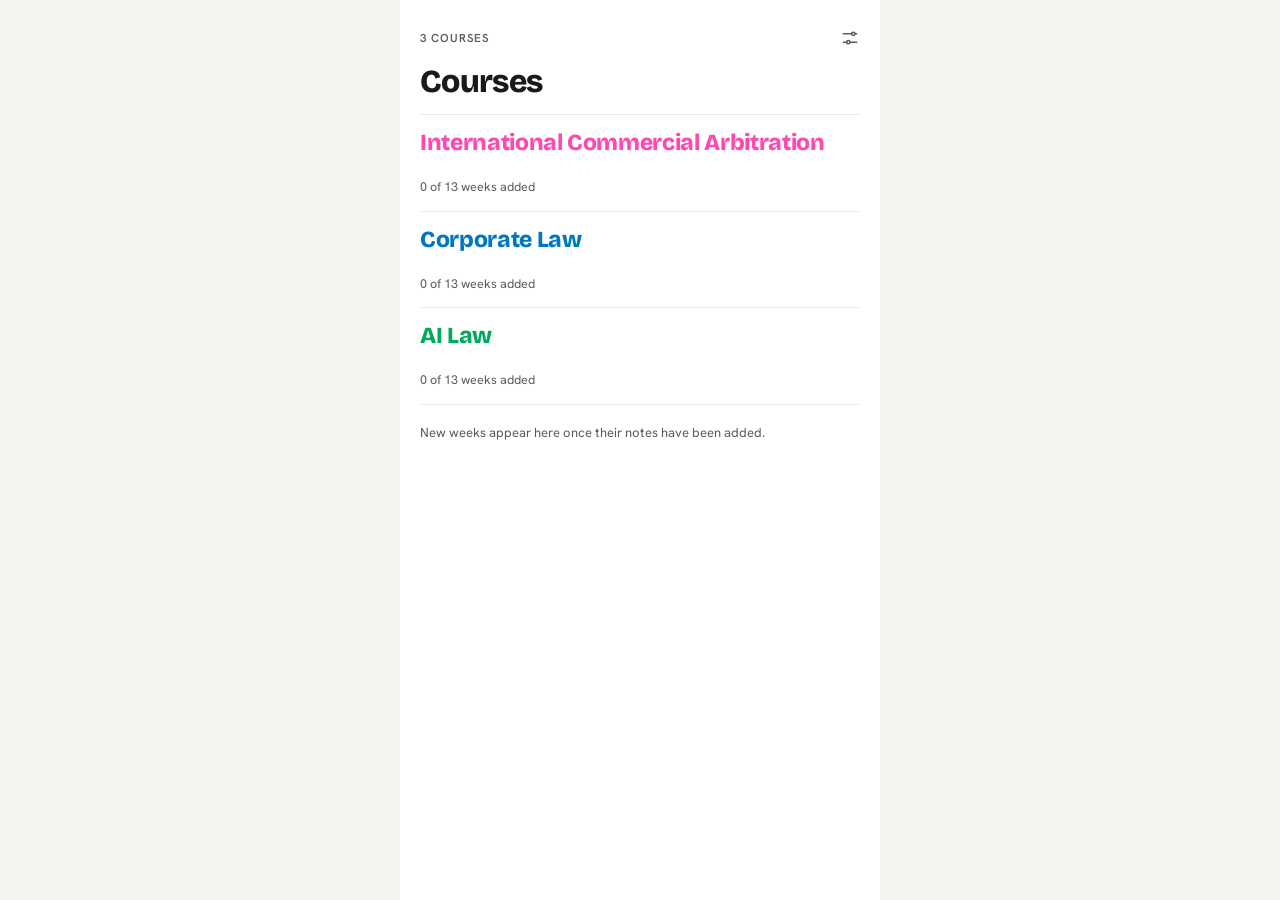
==== index.html @ 69a3ebf4 "Build the Uni study app in the Numerals design Courses on a white page, each in its own riso ink, wi" ====
<!doctype html>
<html lang="en">
<head>
  <meta charset="utf-8">
  <meta name="viewport" content="width=device-width, initial-scale=1, viewport-fit=cover">
  <meta name="theme-color" content="#ffffff">
  <meta name="apple-mobile-web-app-capable" content="yes">
  <meta name="apple-mobile-web-app-status-bar-style" content="default">
  <meta name="apple-mobile-web-app-title" content="Uni">
  <title>Uni</title>
  <link rel="manifest" href="manifest.webmanifest">
  <link rel="icon" href="icon.svg" type="image/svg+xml">
  <link rel="apple-touch-icon" href="icon.svg">
  <link rel="preconnect" href="https://fonts.googleapis.com">
  <link rel="preconnect" href="https://fonts.gstatic.com" crossorigin>
  <link href="https://fonts.googleapis.com/css2?family=Bricolage+Grotesque:opsz,wght@12..96,600;12..96,800&family=Hanken+Grotesk:wght@400;500;600;700&display=swap" rel="stylesheet">
  <link rel="stylesheet" href="styles.css">
</head>
<body>
  <main id="app" aria-live="polite"></main>
  <!-- Order matters: the registry, then one file per course, then the example content, then the app. -->
  <script src="uni.js"></script>
  <script src="content/courses.js"></script>
  <script src="content/ica.js"></script>
  <script src="content/corporate.js"></script>
  <script src="content/ailaw.js"></script>
  <script src="content/example.js"></script>
  <script src="app.js"></script>
  <script>if ('serviceWorker' in navigator && location.protocol === 'https:') navigator.serviceWorker.register('sw.js').catch(() => {});</script>
</body>
</html>
---- styles.css ----
/* Uni: white page, one riso ink per course, big week numbers. */
:root {
  --ink: #1a1a1a;
  --soft: #5c5a55;
  --hair: #ebebeb;
  --faint: #dedede;
  --bg: #ffffff;
  --outside: #f4f3ef;
  --c: #1a1a1a;                                   /* the current course's colour */
  --cd: color-mix(in srgb, var(--c) 84%, #000);   /* a deeper shade for small text */
  --display: 'Bricolage Grotesque', 'Hanken Grotesk', system-ui, sans-serif;
  --sans: 'Hanken Grotesk', system-ui, -apple-system, sans-serif;
  --safe-top: env(safe-area-inset-top, 0px);
  --safe-bot: env(safe-area-inset-bottom, 0px);
  color-scheme: light;
}
* { box-sizing: border-box; -webkit-tap-highlight-color: transparent; }
html, body { margin: 0; }
body { background: var(--outside); color: var(--ink); font-family: var(--sans); font-size: 16px; line-height: 1.5; }
#app { max-width: 480px; margin: 0 auto; min-height: 100dvh; background: var(--bg); position: relative; }
button { font: inherit; color: inherit; background: none; border: 0; padding: 0; cursor: pointer; text-align: inherit; }
button:focus-visible, a:focus-visible, textarea:focus-visible { outline: 2px solid var(--c); outline-offset: 3px; border-radius: 4px; }
a { color: var(--cd); }
.screen { padding: calc(var(--safe-top) + 20px) 20px calc(var(--safe-bot) + 28px); }
.screen.has-dock { padding-bottom: calc(var(--safe-bot) + 150px); }

/* top bar */
.bar { display: flex; justify-content: space-between; align-items: center; min-height: 32px; }
.back { font-size: 14px; font-weight: 600; color: var(--soft); padding: 6px 8px 6px 0; }
.meta { font-size: 11.5px; letter-spacing: .08em; text-transform: uppercase; font-weight: 600; color: var(--soft); font-variant-numeric: tabular-nums; }
.iconbtn { width: 36px; height: 36px; display: flex; align-items: center; justify-content: center; border-radius: 50%; color: var(--soft); margin-right: -8px; }

h1, h2, h3 { margin: 0; font-weight: 800; }
.title { font-family: var(--display); font-size: 32px; line-height: 1; letter-spacing: -.02em; margin: 10px 0 16px; }
.ctitle { font-family: var(--display); font-size: 28px; line-height: 1.02; letter-spacing: -.02em; margin: 12px 0 0; color: var(--c); text-wrap: balance; }
.note { font-size: 13px; color: var(--soft); margin-top: 18px; }
.banner { font-size: 12.5px; background: #fff7d1; color: #6b5800; border-radius: 10px; padding: 8px 12px; margin: 10px 0 0; }

/* home: course rows */
.crow { display: flex; flex-direction: column; justify-content: flex-start; width: 100%; padding: 16px 0 14px; border-top: 1px solid var(--hair); }
.crow:last-of-type { border-bottom: 1px solid var(--hair); }
.crow .nm { font-family: var(--display); font-weight: 800; font-size: 23px; line-height: 1.04; letter-spacing: -.015em; color: var(--c); }
.segs { display: grid; grid-template-columns: repeat(var(--n, 13), 1fr); gap: 3px; margin-top: 10px; }
.segs i { height: 6px; border-radius: 1px; background: var(--hair); }
.segs i.studied { background: var(--c); }
.segs i.new { box-shadow: inset 0 0 0 1.5px var(--c); }
.crow .st { display: flex; justify-content: space-between; font-size: 12.5px; color: var(--soft); margin-top: 7px; }
.crow .st b { color: var(--cd); font-weight: 700; }
.empty { padding: 24px 0; color: var(--soft); border-top: 1px solid var(--hair); }

/* course: the week grid */
.grid { display: grid; grid-template-columns: repeat(3, 1fr); margin-top: 16px; border-top: 1px solid var(--hair); }
.cell { display: flex; flex-direction: column; justify-content: flex-start; padding: 8px 4px 10px 0; border-bottom: 1px solid var(--hair); min-height: 78px; }
.cell .n { font-family: var(--display); font-weight: 800; font-size: 40px; line-height: 1; letter-spacing: -.04em; font-variant-numeric: tabular-nums; }
.cell .t { font-size: 11.5px; line-height: 1.25; color: var(--soft); margin-top: 3px; padding-right: 6px; }
.cell.studied .n { color: var(--c); }
.cell.new .n { color: transparent; -webkit-text-stroke: 1.5px var(--c); }
.cell.new .t b { color: var(--cd); font-weight: 700; }
.cell.none .n { color: var(--faint); }
.cell.none { cursor: default; }
.key { display: flex; gap: 14px; font-size: 12px; color: var(--soft); margin-top: 12px; flex-wrap: wrap; }
.key span { display: flex; align-items: center; gap: 6px; }
.key i { width: 12px; height: 12px; border-radius: 2px; display: inline-block; }

/* buttons */
.btn { display: block; width: 100%; text-align: center; padding: 15px; border-radius: 999px; font-weight: 700; font-size: 15.5px; color: #fff; background: var(--c); }
.btn.ghost { background: transparent; color: var(--ink); box-shadow: inset 0 0 0 1.5px var(--hair); }
.btn.small { padding: 10px 16px; font-size: 14px; width: auto; display: inline-block; }
.btn[disabled] { opacity: .4; }
.dock { position: fixed; left: 50%; transform: translateX(-50%); bottom: 0; width: 100%; max-width: 480px; padding: 14px 20px calc(var(--safe-bot) + 18px); background: linear-gradient(#ffffff00, #fff 26%); display: grid; gap: 8px; z-index: 5; }
.two { display: grid; grid-template-columns: 1fr 1fr; gap: 10px; }

/* week */
.wnum { font-family: var(--display); font-weight: 800; font-size: 76px; line-height: .9; letter-spacing: -.05em; color: var(--c); margin-top: 14px; font-variant-numeric: tabular-nums; }
.wtitle { font-family: var(--display); font-weight: 800; font-size: 26px; line-height: 1.05; letter-spacing: -.015em; margin-top: 6px; text-wrap: balance; }
.src { display: flex; gap: 8px; align-items: center; font-size: 12.5px; color: var(--soft); margin-top: 10px; }
.doc { width: 14px; height: 18px; border-radius: 2px; border: 1.5px solid #c9c9c4; position: relative; flex: 0 0 auto; }
.doc::after { content: ""; position: absolute; left: 2.5px; right: 2.5px; top: 4px; height: 7px; background: repeating-linear-gradient(#c9c9c4 0 1.2px, transparent 1.2px 3px); }
.modes { display: grid; grid-template-columns: repeat(3, 1fr); gap: 8px; margin-top: 20px; }
.mode { display: flex; flex-direction: column; justify-content: flex-start; border-radius: 16px; padding: 14px 10px 12px; background: #f6f6f4; text-align: left; }
.mode b { display: block; font-weight: 700; font-size: 15px; }
.mode small { display: block; font-size: 12px; color: var(--soft); margin-top: 2px; line-height: 1.3; }
.mode.main { background: var(--c); color: #fff; }
.mode.main small { color: #ffffffd9; }
.sub { font-size: 11.5px; letter-spacing: .08em; text-transform: uppercase; font-weight: 700; color: var(--soft); margin: 24px 0 4px; }
.topics { margin: 0; padding: 0; list-style: none; counter-reset: t; }
.topics li { counter-increment: t; display: flex; gap: 12px; padding: 10px 0; border-bottom: 1px solid var(--hair); font-size: 15px; line-height: 1.3; }
.topics li::before { content: counter(t, decimal-leading-zero); font-size: 12px; font-weight: 700; color: var(--cd); padding-top: 2px; font-variant-numeric: tabular-nums; }

/* studying */
.prog { display: flex; gap: 3px; margin-top: 12px; }
.prog i { flex: 1; height: 3px; border-radius: 2px; background: var(--hair); }
.prog i.d { background: var(--c); }
.card { margin-top: 26px; position: relative; }
.card .k { font-size: 11.5px; letter-spacing: .08em; text-transform: uppercase; font-weight: 700; color: var(--cd); }
.card .q { font-family: var(--display); font-weight: 600; font-size: 25px; line-height: 1.16; letter-spacing: -.01em; margin-top: 10px; text-wrap: pretty; }
.card .a { font-size: 16px; line-height: 1.55; color: #33332f; margin-top: 18px; padding-top: 18px; border-top: 1px solid var(--hair); }
.card .ref { font-size: 12.5px; color: var(--soft); margin-top: 14px; }
.ghostnum { position: fixed; right: max(16px, calc(50% - 224px)); bottom: calc(var(--safe-bot) + 110px); font-family: var(--display); font-weight: 800; font-size: 130px; line-height: 1; letter-spacing: -.05em; color: var(--c); opacity: .14; pointer-events: none; z-index: 0; }
.reveal { margin-top: 22px; }

/* quiz */
.opts { display: grid; gap: 8px; margin-top: 20px; }
.opt { display: flex; gap: 12px; align-items: flex-start; width: 100%; padding: 14px; border-radius: 14px; box-shadow: inset 0 0 0 1.5px var(--hair); font-size: 15px; line-height: 1.35; }
.opt .l { font-weight: 700; color: var(--soft); width: 16px; flex: 0 0 auto; }
.opt.right { box-shadow: inset 0 0 0 2px #00a95c; background: #e9f8f0; }
.opt.wrong { box-shadow: inset 0 0 0 2px #e5484d; background: #fdecec; }
.why { margin-top: 16px; font-size: 15px; line-height: 1.5; }
.why b { display: block; margin-bottom: 2px; }

/* summary */
.sec { padding: 16px 0; border-bottom: 1px solid var(--hair); }
.sec h3 { font-family: var(--display); font-weight: 800; font-size: 19px; letter-spacing: -.01em; }
.sec ul { margin: 8px 0 0; padding-left: 18px; }
.sec li { margin-bottom: 6px; font-size: 15.5px; line-height: 1.5; }
.sec .ref { font-size: 12.5px; color: var(--soft); }

/* results */
.big { font-family: var(--display); font-weight: 800; font-size: 64px; line-height: 1; letter-spacing: -.04em; color: var(--c); margin-top: 30px; }
.result p { color: var(--soft); margin: 8px 0 0; }

/* settings */
.set { padding: 16px 0; border-top: 1px solid var(--hair); }
.set h2 { font-size: 17px; font-weight: 700; }
.set p { margin: 4px 0 10px; font-size: 14px; color: var(--soft); }
.set textarea { width: 100%; min-height: 110px; border: 1.5px solid var(--hair); border-radius: 12px; padding: 10px; font: 12px/1.4 ui-monospace, Menlo, monospace; resize: vertical; }
.row-btns { display: flex; gap: 8px; flex-wrap: wrap; }
.switch { display: flex; justify-content: space-between; align-items: center; width: 100%; gap: 12px; }
.switch .tg { width: 46px; height: 28px; border-radius: 14px; background: var(--faint); position: relative; flex: 0 0 auto; transition: background .2s; }
.switch .tg::after { content: ""; position: absolute; top: 3px; left: 3px; width: 22px; height: 22px; border-radius: 50%; background: #fff; box-shadow: 0 1px 3px #0003; transition: transform .2s; }
.switch[aria-checked="true"] .tg { background: #1a1a1a; }
.switch[aria-checked="true"] .tg::after { transform: translateX(18px); }
.toast { position: fixed; left: 50%; top: calc(var(--safe-top) + 14px); transform: translateX(-50%); background: #1a1a1a; color: #fff; padding: 10px 16px; border-radius: 999px; font-size: 14px; z-index: 20; max-width: 90vw; text-align: center; }

@media (prefers-reduced-motion: no-preference) {
  .screen { animation: in .18s ease-out; }
  @keyframes in { from { opacity: 0; transform: translateY(4px); } }
}
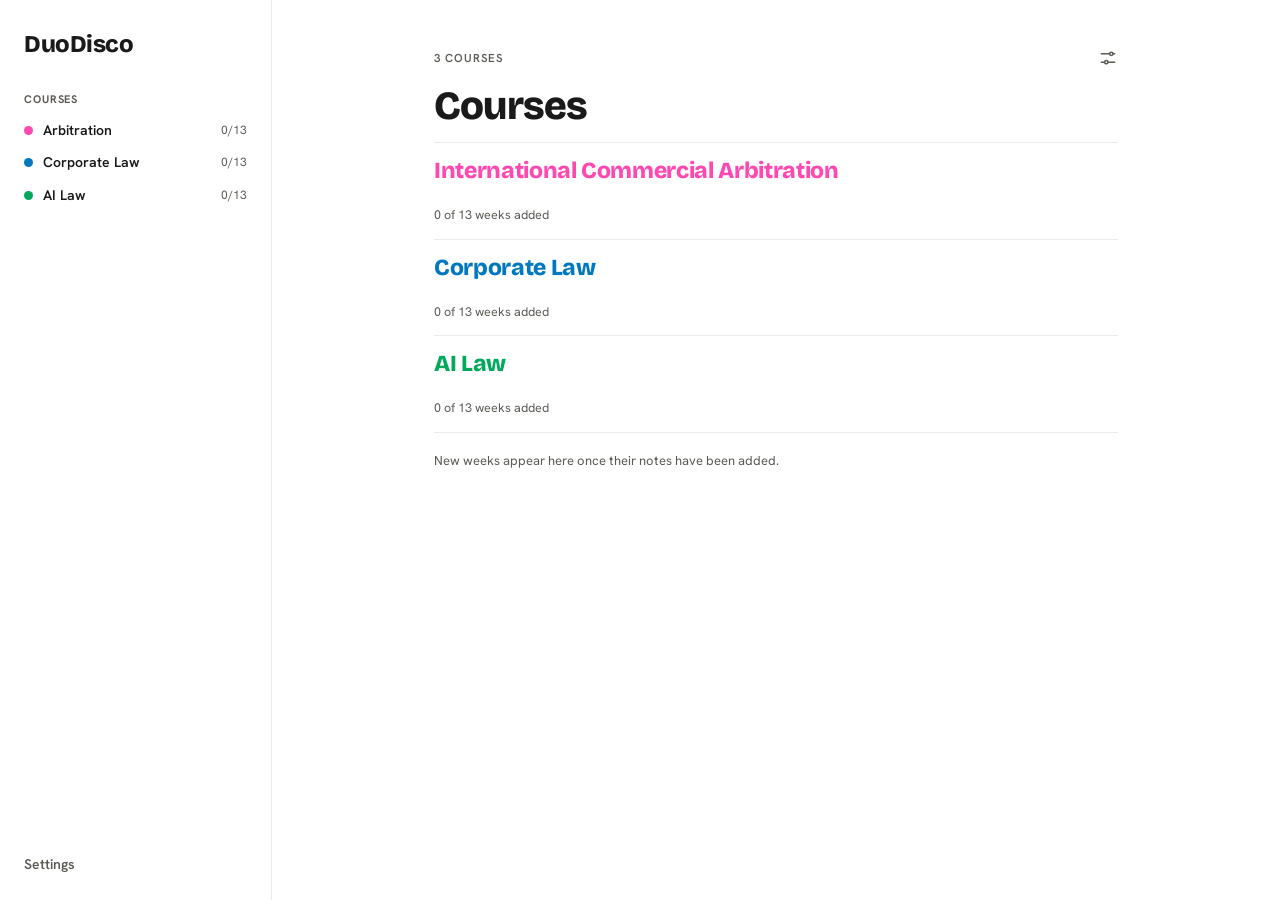
==== commit 19df8387: "Rename to DuoDisco and fill the browser window on a computer DuoDisco follows Duolingo, Duovino and " ====
--- a/index.html
+++ b/index.html
@@ -6,8 +6,8 @@
   <meta name="theme-color" content="#ffffff">
   <meta name="apple-mobile-web-app-capable" content="yes">
   <meta name="apple-mobile-web-app-status-bar-style" content="default">
-  <meta name="apple-mobile-web-app-title" content="Uni">
-  <title>Uni</title>
+  <meta name="apple-mobile-web-app-title" content="DuoDisco">
+  <title>DuoDisco</title>
   <link rel="manifest" href="manifest.webmanifest">
   <link rel="icon" href="icon.svg" type="image/svg+xml">
   <link rel="apple-touch-icon" href="icon.svg">
--- a/styles.css
+++ b/styles.css
@@ -136,3 +136,158 @@
   .screen { animation: in .18s ease-out; }
   @keyframes in { from { opacity: 0; transform: translateY(4px); } }
 }
+
+/* ---------- depth: notes, cases, legislation, methods, search ---------- */
+.crow .nm small { font-family: var(--sans); font-size: 11px; font-weight: 700; letter-spacing: .06em; text-transform: uppercase; color: var(--soft); vertical-align: 4px; margin-left: 4px; }
+.tabs { display: flex; gap: 4px; margin: 16px -20px 0; padding: 0 20px; overflow-x: auto; border-bottom: 1px solid var(--hair); scrollbar-width: none; }
+.tabs button { padding: 10px 10px 11px; font-size: 14.5px; font-weight: 600; color: var(--soft); white-space: nowrap; border-bottom: 2.5px solid transparent; margin-bottom: -1px; }
+.tabs button[aria-selected="true"] { color: var(--ink); border-color: var(--c); }
+.dockcap { text-align: center; font-size: 12px; color: var(--soft); }
+
+.letter { font-family: var(--display); font-weight: 800; font-size: 15px; color: var(--c); margin: 20px 0 2px; }
+.lrow { display: flex; flex-direction: column; width: 100%; padding: 11px 0; border-bottom: 1px solid var(--hair); gap: 2px; }
+.lrow b { font-weight: 700; font-size: 15.5px; line-height: 1.25; }
+.lmeta { font-size: 12px; color: var(--soft); font-weight: 500; }
+.lsnip { font-size: 13.5px; color: #44433f; line-height: 1.4; display: -webkit-box; -webkit-line-clamp: 2; -webkit-box-orient: vertical; overflow: hidden; }
+.xlink { color: var(--cd); font-weight: 700; }
+.appear { margin-top: 16px; padding-top: 12px; border-top: 1px solid var(--hair); }
+
+.search { width: 100%; margin-top: 14px; padding: 13px 16px; border-radius: 999px; border: 1.5px solid var(--hair); font: inherit; font-size: 16px; background: #f8f8f6; }
+.search:focus { outline: none; border-color: var(--c); background: #fff; }
+
+/* week page */
+.topics li button { display: flex; flex-direction: column; text-align: left; width: 100%; gap: 1px; }
+.topics li small { font-size: 12px; color: var(--soft); }
+.tools { display: grid; grid-template-columns: repeat(auto-fill, minmax(96px, 1fr)); gap: 8px; margin-top: 8px; }
+.tool { display: flex; flex-direction: column; padding: 12px; border-radius: 14px; box-shadow: inset 0 0 0 1.5px var(--hair); }
+.tool b { font-family: var(--display); font-weight: 800; font-size: 26px; line-height: 1; color: var(--c); }
+.tool span { font-size: 12.5px; color: var(--soft); margin-top: 4px; }
+
+/* notes reader */
+.outline { display: flex; gap: 6px; margin-top: 12px; flex-wrap: wrap; }
+.outline button { width: 30px; height: 30px; border-radius: 50%; font-size: 13px; font-weight: 700; color: var(--soft); box-shadow: inset 0 0 0 1.5px var(--hair); display: flex; align-items: center; justify-content: center; }
+.outline button.on { background: var(--c); color: #fff; box-shadow: none; }
+.prose { margin-top: 10px; font-size: 15.5px; line-height: 1.55; }
+.prose p { margin: 12px 0; }
+.prose ul, .prose ol { margin: 10px 0; padding-left: 20px; }
+.prose li { margin: 5px 0; }
+.prose .bh { font-family: var(--display); font-weight: 800; font-size: 18.5px; letter-spacing: -.01em; margin: 26px 0 4px; }
+.prose b { font-weight: 700; }
+.term { display: flex; flex-direction: column; gap: 3px; margin: 14px 0; padding: 12px 14px; border-radius: 12px; background: color-mix(in srgb, var(--c) 9%, #fff); }
+.term > b { font-size: 11.5px; letter-spacing: .08em; text-transform: uppercase; font-weight: 800; color: var(--cd); }
+blockquote { margin: 14px 0; padding: 2px 0 2px 14px; border-left: 3px solid var(--c); font-style: italic; color: #3b3a36; }
+blockquote cite { display: block; font-style: normal; font-size: 12.5px; color: var(--soft); margin-top: 6px; }
+.casebox { margin: 16px 0; padding: 12px 14px 4px; border-radius: 14px; box-shadow: inset 0 0 0 1.5px var(--hair); }
+.casebox .cn { font-family: var(--display); font-weight: 800; font-size: 16.5px; color: var(--c); line-height: 1.2; text-align: left; }
+.cj { font-size: 12.5px; font-weight: 700; color: var(--soft); margin-top: 2px; }
+.casebox p { margin: 8px 0 10px; }
+.casebox .bh { font-family: var(--sans); font-size: 13px; letter-spacing: .02em; margin: 14px 0 0; color: var(--soft); }
+.law { margin: 16px 0; border-radius: 14px; overflow: hidden; box-shadow: inset 0 0 0 1.5px var(--hair); }
+.law .act { padding: 10px 14px; font-weight: 700; font-size: 14px; background: #f6f6f4; }
+.law .act span { color: var(--soft); font-weight: 600; }
+.law .li { display: grid; grid-template-columns: 74px 1fr; gap: 10px; padding: 10px 14px; border-top: 1px solid var(--hair); font-size: 14.5px; line-height: 1.45; }
+.law .li b { color: var(--cd); font-variant-numeric: tabular-nums; }
+.tw { overflow-x: auto; margin: 14px 0; }
+.tw table { border-collapse: collapse; font-size: 14px; line-height: 1.4; min-width: 100%; }
+.tw th { text-align: left; font-size: 11.5px; letter-spacing: .06em; text-transform: uppercase; color: var(--soft); padding: 6px 10px 6px 0; border-bottom: 1.5px solid var(--hair); }
+.tw td { padding: 9px 10px 9px 0; border-bottom: 1px solid var(--hair); vertical-align: top; }
+.tw td:first-child { width: 36%; }
+.cs { font-weight: 700; font-style: italic; color: var(--cd); text-decoration: underline; text-decoration-thickness: 1px; text-underline-offset: 2px; display: inline; }
+.xref { color: var(--cd); font-weight: 700; text-decoration: underline; text-underline-offset: 2px; display: inline; }
+.pager { display: flex; justify-content: space-between; gap: 12px; margin-top: 28px; padding-top: 14px; border-top: 1px solid var(--hair); font-size: 13.5px; font-weight: 600; color: var(--soft); }
+.pager button { max-width: 48%; }
+.pager button:last-child { text-align: right; }
+
+/* problem methods */
+.steps { margin: 18px 0 0; padding: 0; list-style: none; counter-reset: s; }
+.steps > li { counter-increment: s; position: relative; padding: 12px 0 12px 44px; border-bottom: 1px solid var(--hair); }
+.steps > li::before { content: counter(s); position: absolute; left: 0; top: 10px; width: 30px; height: 30px; border-radius: 50%; background: var(--c); color: #fff; font-weight: 800; font-size: 14px; display: flex; align-items: center; justify-content: center; }
+.steps > li.hid::before { background: var(--faint); }
+.steps .stt { font-weight: 700; font-size: 16px; line-height: 1.35; padding-top: 4px; }
+.steps ul { margin: 6px 0 0; padding-left: 18px; font-size: 14.5px; line-height: 1.45; color: #3b3a36; }
+.steps ul li { margin: 4px 0; }
+.steps .ph { display: block; padding-top: 5px; color: var(--faint); font-weight: 700; }
+
+/* flashcard setup */
+.chips { display: flex; flex-wrap: wrap; gap: 8px; margin-top: 8px; }
+.chip { padding: 9px 13px; border-radius: 999px; font-size: 14px; font-weight: 600; box-shadow: inset 0 0 0 1.5px var(--hair); line-height: 1.2; }
+.chip span { color: var(--soft); font-weight: 500; margin-left: 2px; }
+.chip[aria-pressed="true"] { background: var(--c); color: #fff; box-shadow: none; }
+.chip[aria-pressed="true"] span { color: #ffffffcc; }
+.chip[disabled] { opacity: .4; }
+.why .ref { font-size: 12.5px; color: var(--soft); margin-top: 6px; }
+
+.toc { max-width: 68ch; margin: 14px 0 4px; padding: 10px 14px; border-radius: 12px; background: #f6f6f4; }
+.toc .lbl { font-size: 11px; letter-spacing: .08em; text-transform: uppercase; font-weight: 700; color: var(--soft); }
+.toc button { display: block; text-align: left; font-size: 14px; font-weight: 600; color: var(--cd); padding: 5px 0; line-height: 1.3; }
+.prose .bh { scroll-margin-top: 16px; }
+
+/* ---------- laptop: a sidebar for navigation, notes at a reading width ---------- */
+.side { display: none; }
+@media (min-width: 960px) {
+  body { background: var(--bg); }
+  #app { max-width: none; background: var(--bg); }
+  .layout { display: grid; grid-template-columns: 272px minmax(0, 1fr); min-height: 100dvh; background: var(--bg); }
+  .main { position: relative; min-width: 0; }
+  .side { display: flex; flex-direction: column; position: sticky; top: 0; height: 100dvh; overflow-y: auto; border-right: 1px solid var(--hair); padding: 26px 16px 20px; gap: 1px; }
+  .brand { font-family: var(--display); font-weight: 800; font-size: 24px; letter-spacing: -.02em; padding: 0 8px 10px; }
+  .slbl { font-size: 11px; letter-spacing: .08em; text-transform: uppercase; font-weight: 700; color: var(--soft); padding: 18px 8px 6px; }
+  .sc, .sw, .sl, .sset { display: flex; align-items: center; gap: 10px; width: 100%; padding: 7px 8px; border-radius: 8px; font-size: 14px; line-height: 1.25; }
+  .sc:hover, .sw:hover, .sl:hover, .sset:hover { background: #f6f6f4; }
+  .sc .dot { width: 9px; height: 9px; border-radius: 50%; background: var(--c); flex: 0 0 auto; }
+  .sc .nm { flex: 1; font-weight: 600; }
+  .sc .ct { font-size: 12px; color: var(--soft); font-variant-numeric: tabular-nums; }
+  .sc.on, .sw.on, .sl.on { background: color-mix(in srgb, var(--c, #1a1a1a) 11%, #fff); }
+  .sw b { font-family: var(--display); font-weight: 800; font-size: 14px; width: 22px; flex: 0 0 auto; color: var(--c); font-variant-numeric: tabular-nums; }
+  .sw span { font-size: 13px; overflow: hidden; text-overflow: ellipsis; white-space: nowrap; }
+  .sw.none b, .sw.none span { color: var(--faint); }
+  .sw.new b { color: transparent; -webkit-text-stroke: 1px var(--c); }
+  .slinks { display: flex; flex-direction: column; gap: 1px; margin-top: 10px; padding-top: 10px; border-top: 1px solid var(--hair); }
+  .sl { font-weight: 600; }
+  .sset { margin-top: auto; color: var(--soft); font-weight: 600; }
+
+  .screen { max-width: 780px; margin: 0 auto; padding: 40px 48px 64px; position: relative; }
+  .screen.has-dock { padding-bottom: 0; }
+  .dock { position: sticky; bottom: 0; left: auto; transform: none; width: auto; max-width: none; margin: 28px -48px 0; padding: 18px 48px 24px; }
+  .dock .btn, .dock .two { max-width: 520px; width: 100%; margin: 0 auto; }
+  .dockcap { max-width: 520px; margin: 0 auto; }
+  .tabs { margin: 18px -48px 0; padding: 0 48px; }
+  .ghostnum { position: absolute; right: 48px; top: 120px; bottom: auto; font-size: 160px; }
+  .grid { grid-template-columns: repeat(4, 1fr); }
+  .cell { min-height: 92px; }
+  .cell .n { font-size: 46px; }
+  .title { font-size: 40px; }
+  .ctitle { font-size: 36px; }
+  .wnum { font-size: 96px; }
+  .wtitle { font-size: 32px; }
+  .prose { font-size: 16.5px; max-width: 68ch; }
+  .card .q { font-size: 30px; max-width: 26ch; }
+  .card .a { font-size: 17px; max-width: 62ch; }
+  .opts { max-width: 620px; }
+  .toast { top: 24px; }
+  .btn, .chip, .tool, .mode, .lrow, .cell, .crow { transition: background .15s, box-shadow .15s; }
+  .lrow:hover, .crow:hover { background: #fafaf8; }
+  .cell:not(.none):hover .n { opacity: .8; }
+  .mode:not(.main):hover, .tool:hover { background: #f0f0ec; }
+}
+
+/* ---------- in-between widths (narrow browser windows, tablets): use the space, keep the phone layout ---------- */
+@media (min-width: 600px) and (max-width: 959px) {
+  body { background: var(--bg); }
+  #app { max-width: 720px; }
+  .screen { padding-left: 36px; padding-right: 36px; }
+  .dock { max-width: 720px; padding-left: 36px; padding-right: 36px; }
+  .tabs { margin-left: -36px; margin-right: -36px; padding-left: 36px; padding-right: 36px; }
+  .grid { grid-template-columns: repeat(4, 1fr); }
+  .ghostnum { right: max(16px, calc(50% - 344px)); }
+  .prose { max-width: 68ch; }
+}
+/* ---------- big screens: wider sidebar and content ---------- */
+@media (min-width: 1400px) {
+  .layout { grid-template-columns: 300px minmax(0, 1fr); }
+  .screen { max-width: 880px; padding-left: 56px; padding-right: 56px; }
+  .tabs { margin-left: -56px; margin-right: -56px; padding-left: 56px; padding-right: 56px; }
+  .dock { margin-left: -56px; margin-right: -56px; padding-left: 56px; padding-right: 56px; }
+  .grid { grid-template-columns: repeat(5, 1fr); }
+  .ghostnum { right: 56px; }
+}
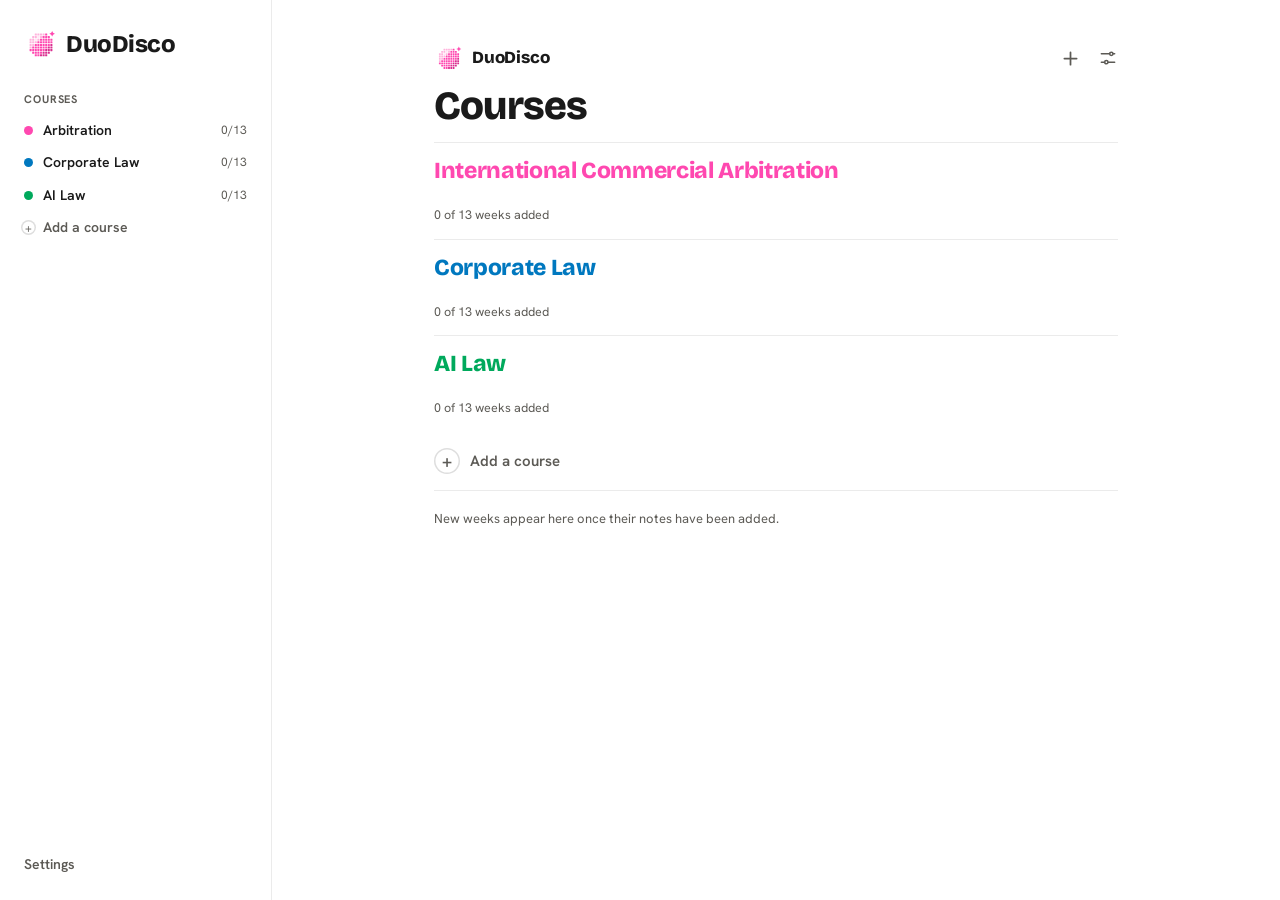
==== commit 36004a4e: "Manage courses in the app, add the disco ball logo, remove example content - Courses: a + button (ho" ====
--- a/index.html
+++ b/index.html
@@ -10,7 +10,7 @@
   <title>DuoDisco</title>
   <link rel="manifest" href="manifest.webmanifest">
   <link rel="icon" href="icon.svg" type="image/svg+xml">
-  <link rel="apple-touch-icon" href="icon.svg">
+  <link rel="apple-touch-icon" href="icon-180.png">
   <link rel="preconnect" href="https://fonts.googleapis.com">
   <link rel="preconnect" href="https://fonts.gstatic.com" crossorigin>
   <link href="https://fonts.googleapis.com/css2?family=Bricolage+Grotesque:opsz,wght@12..96,600;12..96,800&family=Hanken+Grotesk:wght@400;500;600;700&display=swap" rel="stylesheet">
@@ -18,13 +18,12 @@
 </head>
 <body>
   <main id="app" aria-live="polite"></main>
-  <!-- Order matters: the registry, then one file per course, then the example content, then the app. -->
+  <!-- Order matters: the registry, then one file per course, then the app. -->
   <script src="uni.js"></script>
   <script src="content/courses.js"></script>
   <script src="content/ica.js"></script>
   <script src="content/corporate.js"></script>
   <script src="content/ailaw.js"></script>
-  <script src="content/example.js"></script>
   <script src="app.js"></script>
   <script>if ('serviceWorker' in navigator && location.protocol === 'https:') navigator.serviceWorker.register('sw.js').catch(() => {});</script>
 </body>
--- a/styles.css
+++ b/styles.css
@@ -291,3 +291,45 @@
   .grid { grid-template-columns: repeat(5, 1fr); }
   .ghostnum { right: 56px; }
 }
+
+/* ---------- logo, add buttons, course form ---------- */
+.logo { display: flex; align-items: center; gap: 8px; font-family: var(--display); font-weight: 800; font-size: 17px; letter-spacing: -.01em; }
+.logo img, .brand img { display: block; }
+.brand { display: flex; align-items: center; gap: 8px; }
+.barbtns { display: flex; align-items: center; gap: 2px; }
+.barbtns .iconbtn { margin-right: 0; }
+.barbtns .iconbtn:last-child { margin-right: -8px; }
+.textbtn { font-size: 14px; font-weight: 600; color: var(--soft); padding: 6px 10px; }
+.addrow { display: flex; align-items: center; gap: 10px; width: 100%; padding: 16px 0; color: var(--soft); font-weight: 600; font-size: 15px; border-bottom: 1px solid var(--hair); }
+.addrow span { width: 26px; height: 26px; border-radius: 50%; box-shadow: inset 0 0 0 1.5px var(--faint); display: flex; align-items: center; justify-content: center; font-size: 18px; line-height: 1; }
+.crs { display: flex; align-items: center; gap: 10px; width: 100%; padding: 11px 0; border-bottom: 1px solid var(--hair); font-size: 15px; }
+.crs .dot { width: 12px; height: 12px; border-radius: 50%; background: var(--c); flex: 0 0 auto; display: flex; align-items: center; justify-content: center; }
+.crs .nm { flex: 1; font-weight: 600; text-align: left; }
+.crs .ed { font-size: 13.5px; font-weight: 600; color: var(--soft); }
+.crs.add { color: var(--soft); }
+.crs.add .dot, .sadd .dot { background: none; box-shadow: inset 0 0 0 1.5px var(--faint); width: 18px; height: 18px; font-size: 14px; line-height: 1; color: var(--soft); }
+.crs.gone .nm { color: var(--soft); }
+.crs.gone .ed { color: var(--ink); }
+.form { display: grid; gap: 6px; margin-top: 4px; }
+.form label, .form legend { font-size: 13px; font-weight: 700; margin-top: 12px; padding: 0; }
+.form label small { font-weight: 500; color: var(--soft); }
+.form input[type=text], .form input:not([type]), .form input[type=number] { font: inherit; font-size: 16px; padding: 12px 14px; border-radius: 12px; border: 1.5px solid var(--hair); background: #fafaf8; width: 100%; }
+.form input:focus { outline: none; border-color: var(--c); background: #fff; }
+.form fieldset { border: 0; padding: 0; margin: 0; }
+.inks { display: grid; grid-template-columns: repeat(4, 1fr); gap: 10px; margin-top: 8px; }
+.ink { display: flex; flex-direction: column; align-items: center; gap: 4px; cursor: pointer; margin: 0 !important; }
+.ink input { position: absolute; opacity: 0; pointer-events: none; }
+.ink span { width: 40px; height: 40px; border-radius: 50%; background: var(--k); box-shadow: 0 0 0 3px #fff, 0 0 0 4.5px transparent; transition: box-shadow .15s; }
+.ink input:checked + span { box-shadow: 0 0 0 3px #fff, 0 0 0 5px var(--k); }
+.ink input:focus-visible + span { outline: 2px solid var(--ink); outline-offset: 6px; }
+.ink em { font-style: normal; font-size: 12px; font-weight: 600; color: var(--soft); }
+.hint { font-size: 12.5px; color: var(--soft); }
+.formerr { color: #c4322d; font-size: 14px; font-weight: 600; min-height: 1px; margin: 6px 0 0; }
+.form .btn { margin-top: 10px; }
+.danger { margin-top: 30px; }
+@media (min-width: 960px) {
+  .form { max-width: 480px; }
+  .sadd { color: var(--soft); }
+}
+
+.sc.sadd .dot { display: flex; align-items: center; justify-content: center; width: 15px; height: 15px; margin: 0 -3px; font-size: 12px; }
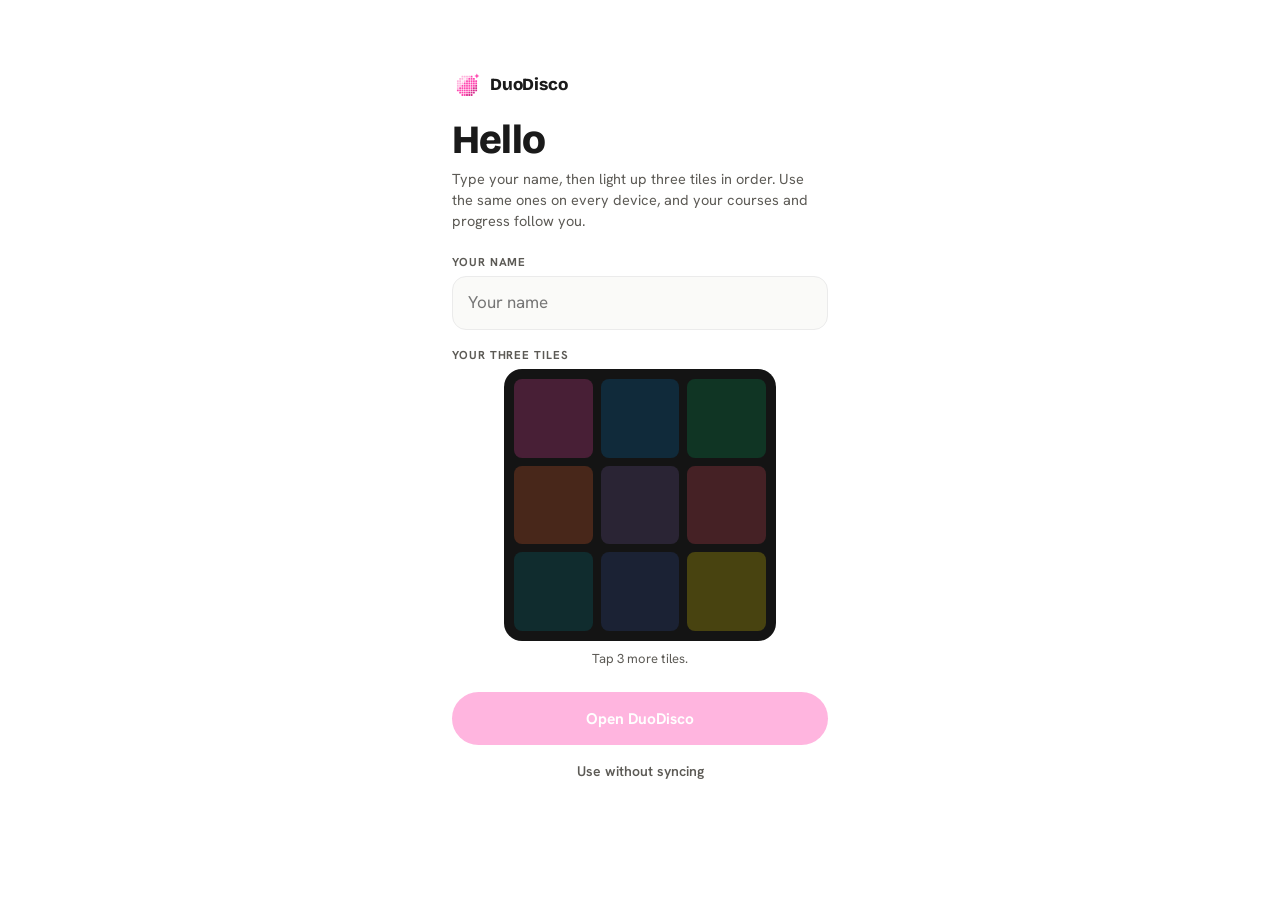
==== commit 381c8816: "Start with no courses Removes International Commercial Arbitration, Corporate Law and AI Law (they h" ====
--- a/index.html
+++ b/index.html
@@ -21,9 +21,7 @@
   <!-- Order matters: the registry, then one file per course, then the app. -->
   <script src="uni.js"></script>
   <script src="content/courses.js"></script>
-  <script src="content/ica.js"></script>
-  <script src="content/corporate.js"></script>
-  <script src="content/ailaw.js"></script>
+  <script src="cloud-config.js"></script>
   <script src="app.js"></script>
   <script>if ('serviceWorker' in navigator && location.protocol === 'https:') navigator.serviceWorker.register('sw.js').catch(() => {});</script>
 </body>
--- a/styles.css
+++ b/styles.css
@@ -333,3 +333,39 @@
 }
 
 .sc.sadd .dot { display: flex; align-items: center; justify-content: center; width: 15px; height: 15px; margin: 0 -3px; font-size: 12px; }
+
+/* sync */
+.syncstat { display: flex; gap: 8px; align-items: baseline; color: var(--ink) !important; }
+.sdot { width: 9px; height: 9px; border-radius: 50%; background: var(--faint); flex: 0 0 auto; transform: translateY(-1px); }
+.sdot.ok { background: #00a95c; }
+.sdot.err { background: #e5484d; }
+.form .show { display: flex; align-items: center; gap: 8px; font-weight: 500; font-size: 13.5px; color: var(--soft); margin-top: 4px; }
+
+/* ---------- welcome: name + dance floor ---------- */
+.welcome { max-width: 420px; margin: 0 auto; min-height: 100dvh; display: flex; flex-direction: column; padding: calc(var(--safe-top) + 26px) 22px calc(var(--safe-bot) + 22px); background: var(--bg); }
+.hello { font-family: var(--display); font-weight: 800; font-size: 40px; line-height: 1; letter-spacing: -.02em; margin: 20px 0 8px; }
+.wsub { color: var(--soft); font-size: 14.5px; margin: 0 0 6px; line-height: 1.45; }
+.wl { font-size: 11.5px; letter-spacing: .08em; text-transform: uppercase; font-weight: 700; color: var(--soft); margin: 16px 0 6px; display: block; }
+.wname { font: inherit; font-size: 17px; padding: 13px 15px; border-radius: 14px; border: 1.5px solid var(--hair); background: #fafaf8; width: 100%; }
+.wname:focus { outline: none; border-color: #ff48b0; background: #fff; }
+.floor { display: grid; grid-template-columns: repeat(3, 1fr); gap: 8px; padding: 10px; background: #141414; border-radius: 18px; width: min(100%, 272px); margin: 0 auto; }
+.tile { aspect-ratio: 1 / 1; align-self: start; width: 100%; border-radius: 8px; background: color-mix(in srgb, var(--k) 22%, #141414); display: flex; align-items: center; justify-content: center; transition: background .15s, box-shadow .15s, transform .1s; }
+.tile:active { transform: scale(.96); }
+.tile.on { background: var(--k); box-shadow: 0 0 20px var(--k), inset 0 0 0 2px #ffffff55; }
+.tile b { font-family: var(--display); font-weight: 800; font-size: 24px; color: #fff; text-shadow: 0 1px 3px #0005; }
+.tile:focus-visible { outline: 3px solid #fff; outline-offset: -3px; }
+.worder { text-align: center; font-size: 13px; color: var(--soft); margin: 8px 0 0; }
+.wnew { margin-top: 14px; padding: 12px 14px; border-radius: 14px; background: #fff0f7; font-size: 14px; line-height: 1.45; }
+.wnew span { display: block; color: var(--soft); font-size: 13px; margin-top: 4px; }
+.wbtns { margin-top: auto; padding-top: 16px; display: grid; gap: 8px; }
+.wbtns .btn { --c: #ff48b0; }
+.wskip { text-align: center; font-size: 14px; font-weight: 600; color: var(--soft); padding: 8px; }
+.welcome .formerr { text-align: center; }
+.who { display: flex; gap: 14px; align-items: center; margin: 8px 0 4px; }
+.who b { display: block; font-size: 17px; }
+.who > div > span { font-size: 13px; color: var(--soft); line-height: 1.4; display: block; }
+.minifloor { display: grid; grid-template-columns: repeat(3, 16px); gap: 3px; padding: 5px; background: #141414; border-radius: 7px; flex: 0 0 auto; }
+.minifloor i { width: 16px; height: 16px; border-radius: 3px; background: color-mix(in srgb, var(--k) 25%, #141414); font-style: normal; font-size: 10px; font-weight: 800; color: #fff; display: flex; align-items: center; justify-content: center; }
+.minifloor i.on { background: var(--k); }
+@media (min-width: 960px) { .welcome { padding-top: 70px; min-height: auto; } body:has(.welcome) { background: var(--outside); } }
+.empty p { margin: 0 0 14px; }
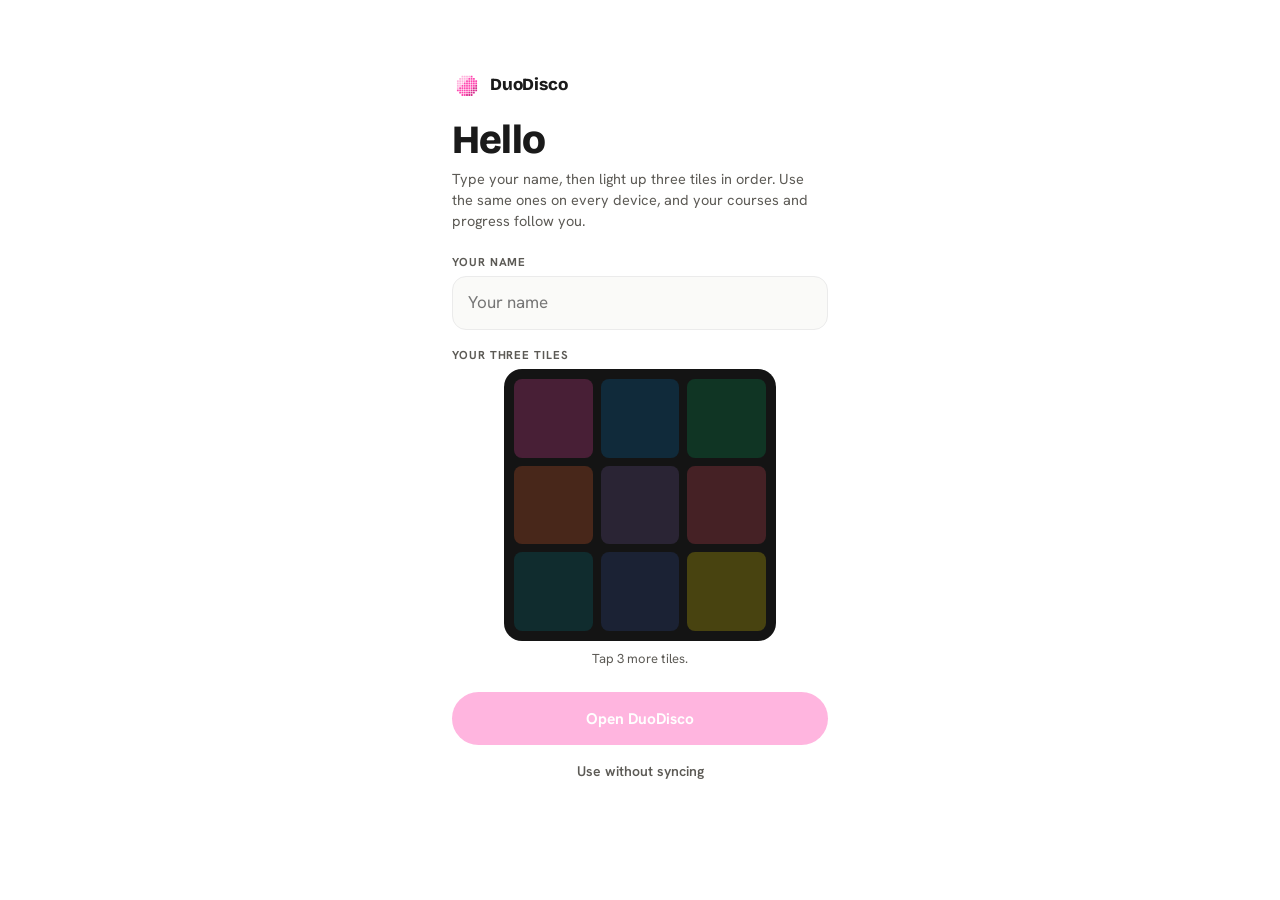
==== commit c06d023e: "Add the Ballroom: a new disco ball for each study milestone 22 milestones across the semester, all f" ====
--- a/index.html
+++ b/index.html
@@ -21,6 +21,7 @@
   <!-- Order matters: the registry, then one file per course, then the app. -->
   <script src="uni.js"></script>
   <script src="content/courses.js"></script>
+  <script src="rewards.js"></script>
   <script src="cloud-config.js"></script>
   <script src="app.js"></script>
   <script>if ('serviceWorker' in navigator && location.protocol === 'https:') navigator.serviceWorker.register('sw.js').catch(() => {});</script>
--- a/styles.css
+++ b/styles.css
@@ -369,3 +369,49 @@
 .minifloor i.on { background: var(--k); }
 @media (min-width: 960px) { .welcome { padding-top: 70px; min-height: auto; } body:has(.welcome) { background: var(--outside); } }
 .empty p { margin: 0 0 14px; }
+
+/* ---------- the Ballroom ---------- */
+.logo { color: var(--ink); }
+.logo svg, .brand svg, .sball svg, .crs svg { display: block; flex: 0 0 auto; }
+.sball { gap: 8px !important; }
+.sball .ct { margin-left: auto; font-size: 12px; color: var(--soft); }
+.current { display: flex; gap: 14px; align-items: center; margin: 14px 0 8px; padding: 12px 14px; border-radius: 16px; background: #fff0f7; }
+.current b { display: block; font-family: var(--display); font-weight: 800; font-size: 18px; }
+.current span { font-size: 13px; color: var(--soft); }
+.nextup { font-size: 14px; color: var(--soft); margin: 4px 0 6px; }
+.nextup b { color: var(--ink); }
+.wgrid { display: grid; grid-template-columns: repeat(3, 1fr); gap: 8px; margin-top: 10px; }
+.witem { display: flex; flex-direction: column; align-items: center; gap: 2px; padding: 10px 4px 9px; border-radius: 14px; box-shadow: inset 0 0 0 1.5px var(--hair); text-align: center; line-height: 1.15; }
+.witem span { font-size: 12.5px; font-weight: 700; margin-top: 2px; }
+.witem small { font-size: 10.5px; color: var(--soft); font-weight: 500; }
+.witem.on { box-shadow: inset 0 0 0 2.5px #ff48b0; background: #fff7fb; }
+.witem.lock span { color: var(--soft); font-weight: 600; }
+.witem.lock small { color: #8a877f; }
+@media (min-width: 600px) { .wgrid { grid-template-columns: repeat(4, 1fr); } }
+@media (min-width: 1100px) { .wgrid { grid-template-columns: repeat(6, 1fr); } }
+
+/* the unlock moment */
+.unlock { position: fixed; inset: 0; z-index: 50; background: radial-gradient(120% 70% at 50% 34%, #ffe6f3 0%, #fff 58%); display: flex; justify-content: center; overflow: hidden; animation: ufade .25s ease-out both; }
+@keyframes ufade { from { opacity: 0; } }
+.ucard { position: relative; width: 100%; max-width: 420px; display: flex; flex-direction: column; align-items: center; text-align: center; padding: calc(var(--safe-top) + 54px) 22px calc(var(--safe-bot) + 22px); }
+.beam { position: absolute; top: -40px; left: 50%; width: 420px; height: 600px; transform: translateX(-50%); background: conic-gradient(from 180deg at 50% 0%, transparent 160deg, #ff48b022 170deg, #ff48b03d 180deg, #ff48b022 190deg, transparent 200deg); pointer-events: none; }
+.eyebrow { font-size: 12px; letter-spacing: .14em; text-transform: uppercase; font-weight: 800; color: #ff48b0; }
+.prize { position: relative; margin: 26px 0 16px; height: 220px; width: 240px; display: flex; align-items: center; justify-content: center; }
+.drop { animation: drop 1.1s cubic-bezier(.2, 1.4, .4, 1) both; }
+@keyframes drop { 0% { transform: translateY(-300px) rotate(-12deg); opacity: 0; } 60% { opacity: 1; } 100% { transform: none; } }
+.spark { position: absolute; width: 24px; height: 24px; background: #ff48b0; clip-path: polygon(50% 0, 58% 42%, 100% 50%, 58% 58%, 50% 100%, 42% 58%, 0 50%, 42% 42%); animation: tw 1.6s ease-in-out infinite both; }
+.spark.s1 { left: 0; top: 14%; }
+.spark.s2 { right: 4%; top: 0; width: 18px; height: 18px; background: #ffe800; animation-delay: .5s; }
+.spark.s3 { right: 10%; bottom: 6%; width: 15px; height: 15px; background: #0078bf; animation-delay: .9s; }
+@keyframes tw { 0%, 100% { transform: scale(.4); opacity: .2; } 50% { transform: scale(1); opacity: 1; } }
+.uname { font-family: var(--display); font-weight: 800; font-size: 34px; line-height: 1.05; letter-spacing: -.02em; margin: 0; }
+.uwhy { font-size: 15px; color: var(--soft); margin: 10px 0 0; max-width: 32ch; }
+.uwhy b { color: var(--ink); }
+.ubtns { margin-top: auto; width: 100%; display: grid; gap: 4px; padding-top: 20px; }
+.ubtns .btn { --c: #ff48b0; }
+.ughost { color: var(--soft); font-weight: 600; font-size: 14px; padding: 9px; }
+.confetti { position: absolute; inset: 0; pointer-events: none; }
+.confetti i { position: absolute; top: -12px; width: 8px; height: 8px; border-radius: 2px; animation: fall 2.6s ease-in both; }
+@keyframes fall { 100% { transform: translateY(110vh) rotate(540deg); } }
+@media (min-width: 960px) { .ucard { padding-top: 80px; padding-bottom: 60px; } }
+@media (prefers-reduced-motion: reduce) { .drop, .spark, .confetti i, .unlock { animation: none !important; } .confetti { display: none; } }
